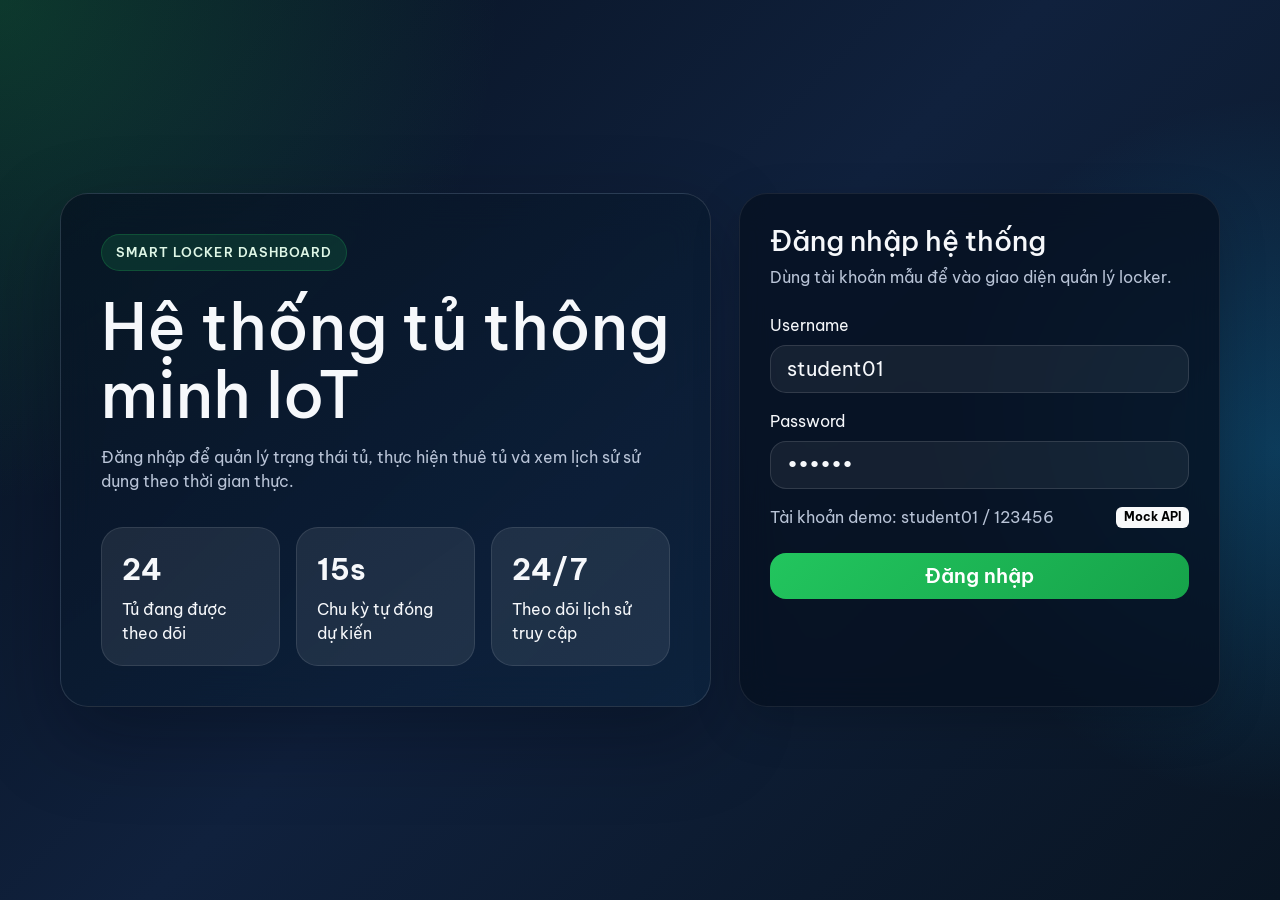
==== frontend/dashboard.html @ 37ca8724 "Add vanilla frontend for smart locker UI" ====
<!DOCTYPE html>
<html lang="vi">
<head>
  <meta charset="UTF-8">
  <meta name="viewport" content="width=device-width, initial-scale=1.0">
  <title>Smart Locker IoT | Danh sách tủ</title>
  <link rel="preconnect" href="https://fonts.googleapis.com">
  <link rel="preconnect" href="https://fonts.gstatic.com" crossorigin>
  <link href="https://fonts.googleapis.com/css2?family=Be+Vietnam+Pro:wght@400;500;600;700&display=swap" rel="stylesheet">
  <link href="https://cdn.jsdelivr.net/npm/bootstrap@5.3.3/dist/css/bootstrap.min.css" rel="stylesheet">
  <link rel="stylesheet" href="style.css">
</head>
<body class="app-page">
  <div class="app-background"></div>

  <header class="topbar">
    <div>
      <span class="eyebrow">IoT Smart Locker</span>
      <h1 class="page-title mb-1">Danh sách tủ</h1>
      <p class="page-subtitle mb-0">Theo dõi trạng thái từng tủ và thao tác thuê ngay trên giao diện.</p>
    </div>

    <div class="topbar-actions">
      <nav class="nav nav-pills">
        <a class="nav-link active" href="dashboard.html">Danh sách tủ</a>
        <a class="nav-link" href="history.html">Lịch sử</a>
      </nav>
      <button id="logoutButton" class="btn btn-outline-light">Đăng xuất</button>
    </div>
  </header>

  <main class="content-shell">
    <section class="stats-grid">
      <article class="info-card">
        <span>Tổng số tủ</span>
        <strong id="totalLockers">0</strong>
      </article>
      <article class="info-card">
        <span>Tủ trống</span>
        <strong id="availableLockers">0</strong>
      </article>
      <article class="info-card">
        <span>Tủ đang dùng</span>
        <strong id="occupiedLockers">0</strong>
      </article>
    </section>

    <section class="panel-card locker-section shadow-lg">
      <div class="section-heading">
        <div>
          <h2 class="section-title">Sơ đồ tủ thông minh</h2>
          <p class="section-note mb-0">
            Bấm vào tủ màu xanh để thuê. Tủ màu đỏ đang có người sử dụng.
          </p>
        </div>
        <div class="legend">
          <span><i class="legend-dot bg-success"></i> Trống</span>
          <span><i class="legend-dot bg-danger"></i> Đang sử dụng</span>
        </div>
      </div>

      <div id="lockerGrid" class="locker-grid"></div>
    </section>
  </main>

  <div class="modal fade" id="rentLockerModal" tabindex="-1" aria-hidden="true">
    <div class="modal-dialog modal-dialog-centered">
      <div class="modal-content border-0">
        <div class="modal-header">
          <h5 class="modal-title">Xác nhận thuê tủ</h5>
          <button type="button" class="btn-close" data-bs-dismiss="modal" aria-label="Close"></button>
        </div>
        <div class="modal-body">
          <p class="mb-0">
            Bạn có chắc chắn muốn thuê <strong id="selectedLockerLabel">tủ</strong> không?
          </p>
        </div>
        <div class="modal-footer">
          <button type="button" class="btn btn-light" data-bs-dismiss="modal">Hủy</button>
          <button type="button" class="btn btn-primary" id="confirmRentButton">Thuê tủ</button>
        </div>
      </div>
    </div>
  </div>

  <div class="toast-container custom-toast-container position-fixed top-0 end-0 p-3">
    <div id="appToast" class="toast custom-toast align-items-center border-0" role="alert" aria-live="assertive" aria-atomic="true">
      <div class="d-flex">
        <div id="toastMessage" class="toast-body"></div>
        <button type="button" class="btn-close btn-close-white me-2 m-auto" data-bs-dismiss="toast" aria-label="Close"></button>
      </div>
    </div>
  </div>

  <script src="https://cdn.jsdelivr.net/npm/bootstrap@5.3.3/dist/js/bootstrap.bundle.min.js"></script>
  <script src="app.js"></script>
</body>
</html>
---- frontend/style.css ----
:root {
  --bg-main: #0b172a;
  --bg-accent: #132542;
  --surface: rgba(11, 23, 42, 0.84);
  --surface-soft: rgba(255, 255, 255, 0.1);
  --text-main: #f6f8fb;
  --text-soft: #b9c4d7;
  --success: #22c55e;
  --danger: #ef4444;
  --warning: #f59e0b;
  --shadow-lg: 0 30px 80px rgba(3, 7, 18, 0.35);
  --radius-xl: 28px;
  --radius-lg: 22px;
  --radius-md: 18px;
}

* {
  box-sizing: border-box;
}

body {
  margin: 0;
  min-height: 100vh;
  font-family: "Be Vietnam Pro", sans-serif;
  color: var(--text-main);
  background:
    radial-gradient(circle at top left, rgba(34, 197, 94, 0.22), transparent 32%),
    radial-gradient(circle at right center, rgba(14, 165, 233, 0.24), transparent 26%),
    linear-gradient(135deg, #07111f 0%, #10213d 48%, #091523 100%);
}

.auth-page {
  display: flex;
  align-items: center;
  justify-content: center;
  padding: 32px 18px;
}

.auth-shell {
  width: min(1160px, 100%);
  display: grid;
  grid-template-columns: 1.15fr 0.85fr;
  gap: 28px;
  align-items: stretch;
}

.auth-hero,
.panel-card,
.topbar,
.info-card {
  backdrop-filter: blur(18px);
}

.auth-hero {
  padding: 40px;
  border: 1px solid rgba(255, 255, 255, 0.12);
  border-radius: var(--radius-xl);
  background: linear-gradient(145deg, rgba(6, 17, 32, 0.76), rgba(13, 36, 64, 0.72));
  box-shadow: var(--shadow-lg);
}

.eyebrow {
  display: inline-flex;
  align-items: center;
  padding: 8px 14px;
  border-radius: 999px;
  font-size: 0.82rem;
  font-weight: 600;
  letter-spacing: 0.08em;
  text-transform: uppercase;
  color: #dff7e7;
  background: rgba(34, 197, 94, 0.14);
  border: 1px solid rgba(34, 197, 94, 0.22);
}

.auth-hero h1 {
  margin: 22px 0 16px;
  font-size: clamp(2.4rem, 5vw, 4.2rem);
  line-height: 1.06;
}

.auth-hero p,
.page-subtitle,
.panel-subtitle,
.section-note,
.hint-text {
  color: var(--text-soft);
}

.hero-card {
  margin-top: 34px;
  display: grid;
  grid-template-columns: repeat(3, minmax(0, 1fr));
  gap: 16px;
}

.hero-stat,
.info-card {
  padding: 20px;
  border-radius: var(--radius-lg);
  background: rgba(255, 255, 255, 0.08);
  border: 1px solid rgba(255, 255, 255, 0.1);
}

.hero-stat strong,
.info-card strong {
  display: block;
  margin-bottom: 6px;
  font-size: 1.8rem;
}

.auth-panel {
  display: flex;
}

.panel-card {
  width: 100%;
  padding: 30px;
  border: 1px solid rgba(255, 255, 255, 0.08);
  border-radius: var(--radius-xl);
  background: rgba(6, 17, 32, 0.76);
  box-shadow: var(--shadow-lg);
}

.panel-title {
  margin-bottom: 8px;
  font-size: 1.75rem;
}

.form-control {
  border: 1px solid rgba(255, 255, 255, 0.12);
  border-radius: 16px;
  color: var(--text-main);
  background: rgba(255, 255, 255, 0.06);
}

.form-control:focus {
  color: var(--text-main);
  background: rgba(255, 255, 255, 0.09);
  border-color: rgba(14, 165, 233, 0.6);
  box-shadow: 0 0 0 0.25rem rgba(14, 165, 233, 0.18);
}

.form-control::placeholder {
  color: rgba(185, 196, 215, 0.72);
}

.btn-primary {
  border: none;
  background: linear-gradient(135deg, #22c55e, #16a34a);
  border-radius: 16px;
  font-weight: 600;
}

.btn-primary:hover,
.btn-primary:focus {
  background: linear-gradient(135deg, #1ca34e, #15803d);
}

.app-page {
  position: relative;
  padding: 26px 18px 40px;
}

.app-background {
  position: fixed;
  inset: 0;
  pointer-events: none;
  background:
    radial-gradient(circle at 10% 10%, rgba(34, 197, 94, 0.12), transparent 26%),
    radial-gradient(circle at 90% 22%, rgba(14, 165, 233, 0.14), transparent 18%),
    radial-gradient(circle at 50% 100%, rgba(245, 158, 11, 0.08), transparent 26%);
}

.topbar,
.content-shell {
  position: relative;
  z-index: 1;
}

.topbar {
  width: min(1240px, 100%);
  margin: 0 auto 24px;
  padding: 24px 28px;
  display: flex;
  justify-content: space-between;
  align-items: center;
  gap: 18px;
  border-radius: var(--radius-xl);
  background: var(--surface);
  border: 1px solid rgba(255, 255, 255, 0.08);
}

.page-title {
  font-size: clamp(1.9rem, 3vw, 2.6rem);
}

.topbar-actions {
  display: flex;
  align-items: center;
  gap: 14px;
}

.nav-pills .nav-link {
  color: var(--text-main);
  border-radius: 999px;
}

.nav-pills .nav-link.active {
  background: rgba(255, 255, 255, 0.14);
}

.content-shell {
  width: min(1240px, 100%);
  margin: 0 auto;
}

.stats-grid {
  display: grid;
  grid-template-columns: repeat(3, minmax(0, 1fr));
  gap: 18px;
  margin-bottom: 20px;
}

.locker-section {
  padding: 26px;
}

.section-heading {
  display: flex;
  justify-content: space-between;
  align-items: center;
  gap: 18px;
  margin-bottom: 24px;
}

.section-title {
  margin-bottom: 6px;
  font-size: 1.4rem;
}

.legend {
  display: flex;
  align-items: center;
  gap: 18px;
  color: var(--text-soft);
  font-size: 0.95rem;
}

.legend span {
  display: inline-flex;
  align-items: center;
  gap: 8px;
}

.legend-dot {
  width: 12px;
  height: 12px;
  border-radius: 50%;
  display: inline-block;
}

.locker-grid {
  display: grid;
  grid-template-columns: repeat(auto-fit, minmax(170px, 1fr));
  gap: 18px;
}

.locker-card {
  position: relative;
  min-height: 165px;
  padding: 20px;
  border: none;
  border-radius: 24px;
  color: #fff;
  text-align: left;
  transition: transform 0.22s ease, box-shadow 0.22s ease, opacity 0.22s ease;
}

.locker-card.available {
  background: linear-gradient(160deg, #22c55e, #15803d);
  box-shadow: 0 18px 40px rgba(34, 197, 94, 0.24);
}

.locker-card.occupied {
  background: linear-gradient(160deg, #ef4444, #b91c1c);
  box-shadow: 0 18px 40px rgba(239, 68, 68, 0.22);
  cursor: not-allowed;
}

.locker-card:hover:not(:disabled) {
  transform: translateY(-4px);
}

.locker-card:disabled {
  opacity: 0.88;
}

.locker-number {
  font-size: 1.65rem;
  font-weight: 700;
}

.locker-status {
  display: inline-flex;
  margin-top: 12px;
  padding: 7px 12px;
  border-radius: 999px;
  font-size: 0.86rem;
  background: rgba(255, 255, 255, 0.16);
}

.locker-meta {
  position: absolute;
  bottom: 20px;
  left: 20px;
  right: 20px;
  font-size: 0.95rem;
  color: rgba(255, 255, 255, 0.92);
}

.modal-content,
.history-table tbody tr {
  background: #10213d;
  color: var(--text-main);
}

.modal-header,
.modal-footer {
  border-color: rgba(255, 255, 255, 0.08);
}

.btn-light {
  border-radius: 14px;
}

.history-table {
  margin-bottom: 0;
  color: var(--text-main);
  --bs-table-color: var(--text-main);
  --bs-table-bg: transparent;
  --bs-table-border-color: rgba(255, 255, 255, 0.08);
  --bs-table-hover-color: var(--text-main);
  --bs-table-hover-bg: rgba(255, 255, 255, 0.04);
}

.history-table-wrap {
  overflow: hidden;
  border-radius: 20px;
  border: 1px solid rgba(255, 255, 255, 0.08);
  background: rgba(8, 18, 33, 0.72);
}

.history-table thead {
  background: rgba(255, 255, 255, 0.04);
}

.history-table thead th {
  padding-top: 16px;
  padding-bottom: 16px;
  color: var(--text-soft);
  border-bottom-color: rgba(255, 255, 255, 0.1);
}

.history-table tbody tr {
  background: rgba(10, 22, 39, 0.88);
}

.history-table tbody td {
  padding-top: 16px;
  padding-bottom: 16px;
  border-bottom-color: rgba(255, 255, 255, 0.08);
  color: #f8fbff;
}

.history-table tbody tr:hover {
  background: rgba(255, 255, 255, 0.03);
}

.custom-toast-container {
  z-index: 1085;
}

.custom-toast {
  min-width: min(380px, calc(100vw - 24px));
  border-radius: 22px;
  background: linear-gradient(140deg, rgba(8, 24, 20, 0.96), rgba(17, 67, 47, 0.94));
  border: 1px solid rgba(34, 197, 94, 0.45);
  box-shadow: 0 20px 45px rgba(34, 197, 94, 0.18);
  color: #effcf4;
}

.custom-toast .toast-body {
  padding: 16px 18px;
  font-weight: 600;
  letter-spacing: 0.01em;
}

.custom-toast.toast-error {
  background: linear-gradient(140deg, rgba(40, 10, 10, 0.96), rgba(109, 26, 26, 0.94));
  border-color: rgba(239, 68, 68, 0.4);
  box-shadow: 0 20px 45px rgba(239, 68, 68, 0.18);
}

@media (max-width: 991.98px) {
  .auth-shell,
  .stats-grid {
    grid-template-columns: 1fr;
  }

  .hero-card {
    grid-template-columns: 1fr;
  }

  .topbar,
  .section-heading {
    flex-direction: column;
    align-items: flex-start;
  }
}

@media (max-width: 767.98px) {
  .auth-hero,
  .panel-card,
  .topbar {
    padding: 22px;
  }

  .topbar-actions {
    width: 100%;
    flex-direction: column;
    align-items: stretch;
  }

  .topbar-actions .nav {
    width: 100%;
  }

  .topbar-actions .nav .nav-link,
  .topbar-actions .btn {
    text-align: center;
  }

  .locker-grid {
    grid-template-columns: 1fr 1fr;
  }
}

@media (max-width: 575.98px) {
  .locker-grid {
    grid-template-columns: 1fr;
  }
}
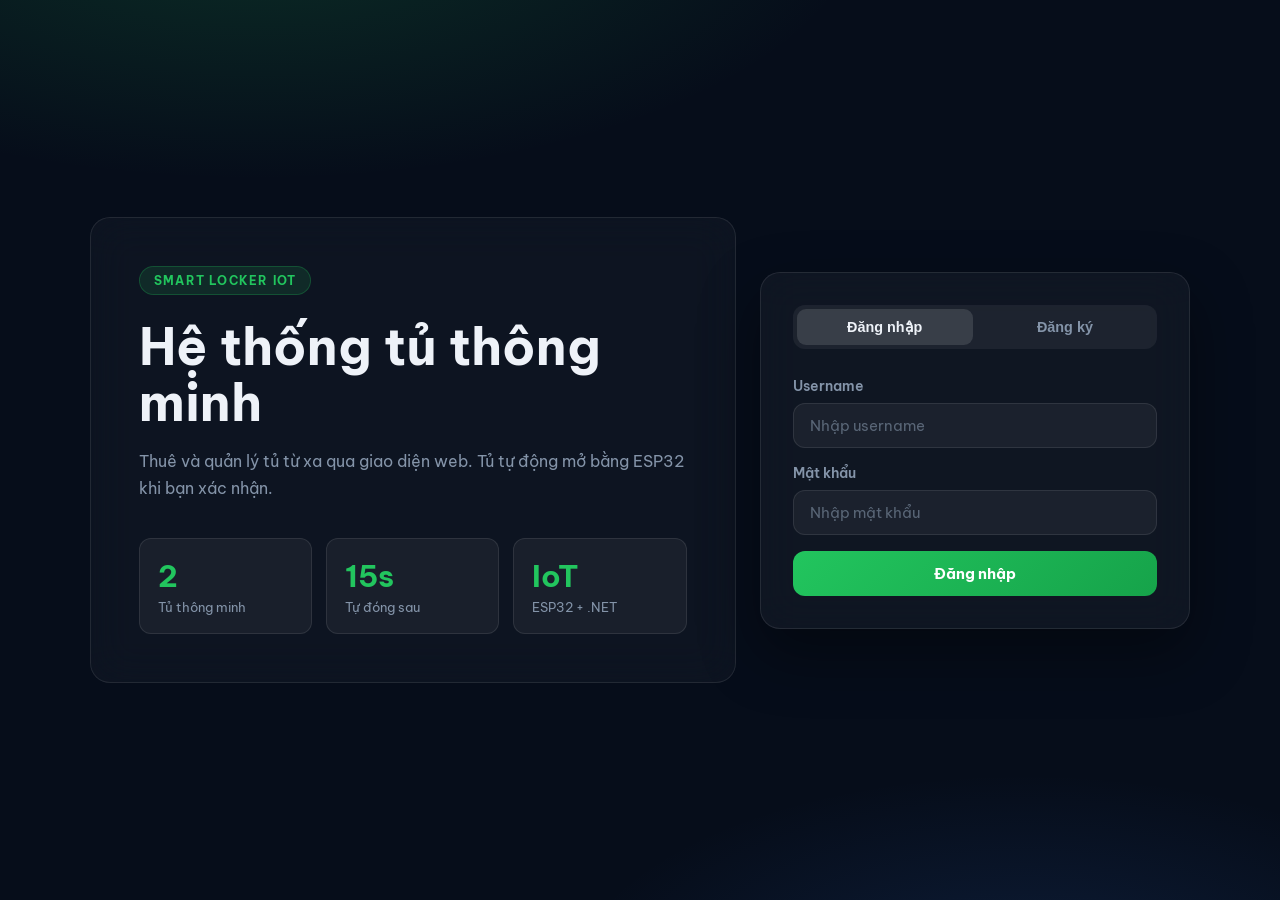
==== commit 0dbb897d: "docs: add chapter 4 report" ====
--- a/frontend/dashboard.html
+++ b/frontend/dashboard.html
@@ -3,96 +3,86 @@
 <head>
   <meta charset="UTF-8">
   <meta name="viewport" content="width=device-width, initial-scale=1.0">
-  <title>Smart Locker IoT | Danh sách tủ</title>
+  <title>Smart Locker | Danh sách tủ</title>
   <link rel="preconnect" href="https://fonts.googleapis.com">
-  <link rel="preconnect" href="https://fonts.gstatic.com" crossorigin>
   <link href="https://fonts.googleapis.com/css2?family=Be+Vietnam+Pro:wght@400;500;600;700&display=swap" rel="stylesheet">
-  <link href="https://cdn.jsdelivr.net/npm/bootstrap@5.3.3/dist/css/bootstrap.min.css" rel="stylesheet">
   <link rel="stylesheet" href="style.css">
 </head>
 <body class="app-page">
-  <div class="app-background"></div>
 
   <header class="topbar">
     <div>
       <span class="eyebrow">IoT Smart Locker</span>
-      <h1 class="page-title mb-1">Danh sách tủ</h1>
-      <p class="page-subtitle mb-0">Theo dõi trạng thái từng tủ và thao tác thuê ngay trên giao diện.</p>
+      <h1 class="page-title">Danh sách tủ</h1>
+      <p class="page-subtitle">Theo dõi và quản lý trạng thái tủ theo thời gian thực.</p>
     </div>
-
     <div class="topbar-actions">
-      <nav class="nav nav-pills">
-        <a class="nav-link active" href="dashboard.html">Danh sách tủ</a>
-        <a class="nav-link" href="history.html">Lịch sử</a>
+      <nav class="nav-tabs-app">
+        <a href="dashboard.html" class="active">Tủ khóa</a>
+        <a href="history.html">Lịch sử</a>
       </nav>
-      <button id="logoutButton" class="btn btn-outline-light">Đăng xuất</button>
+      <button id="logoutButton" class="btn-logout">Đăng xuất</button>
     </div>
   </header>
 
   <main class="content-shell">
-    <section class="stats-grid">
-      <article class="info-card">
+    <div class="stats-grid">
+      <div class="info-card">
         <span>Tổng số tủ</span>
-        <strong id="totalLockers">0</strong>
-      </article>
-      <article class="info-card">
-        <span>Tủ trống</span>
-        <strong id="availableLockers">0</strong>
-      </article>
-      <article class="info-card">
-        <span>Tủ đang dùng</span>
-        <strong id="occupiedLockers">0</strong>
-      </article>
-    </section>
+        <strong id="totalLockers">—</strong>
+      </div>
+      <div class="info-card">
+        <span>🟢 Tủ trống</span>
+        <strong id="availableLockers">—</strong>
+      </div>
+      <div class="info-card">
+        <span>🔴 Đang sử dụng</span>
+        <strong id="occupiedLockers">—</strong>
+      </div>
+    </div>
 
-    <section class="panel-card locker-section shadow-lg">
-      <div class="section-heading">
+    <div class="section-card">
+      <div class="section-header">
         <div>
-          <h2 class="section-title">Sơ đồ tủ thông minh</h2>
-          <p class="section-note mb-0">
-            Bấm vào tủ màu xanh để thuê. Tủ màu đỏ đang có người sử dụng.
-          </p>
+          <div class="section-title">Sơ đồ tủ thông minh</div>
+          <div class="section-note">Bấm nút trên tủ để thuê hoặc trả tủ.</div>
         </div>
         <div class="legend">
-          <span><i class="legend-dot bg-success"></i> Trống</span>
-          <span><i class="legend-dot bg-danger"></i> Đang sử dụng</span>
+          <span><i class="legend-dot" style="background:var(--green)"></i> Trống</span>
+          <span><i class="legend-dot" style="background:var(--red)"></i> Đang dùng</span>
         </div>
       </div>
-
       <div id="lockerGrid" class="locker-grid"></div>
-    </section>
+    </div>
   </main>
 
-  <div class="modal fade" id="rentLockerModal" tabindex="-1" aria-hidden="true">
-    <div class="modal-dialog modal-dialog-centered">
-      <div class="modal-content border-0">
-        <div class="modal-header">
-          <h5 class="modal-title">Xác nhận thuê tủ</h5>
-          <button type="button" class="btn-close" data-bs-dismiss="modal" aria-label="Close"></button>
-        </div>
-        <div class="modal-body">
-          <p class="mb-0">
-            Bạn có chắc chắn muốn thuê <strong id="selectedLockerLabel">tủ</strong> không?
-          </p>
-        </div>
-        <div class="modal-footer">
-          <button type="button" class="btn btn-light" data-bs-dismiss="modal">Hủy</button>
-          <button type="button" class="btn btn-primary" id="confirmRentButton">Thuê tủ</button>
-        </div>
+  <!-- Modal thuê tủ -->
+  <div class="modal-overlay" id="rentModal">
+    <div class="modal-box">
+      <h5>Xác nhận thuê tủ</h5>
+      <p>Bạn muốn thuê <strong id="rentLockerName"></strong>? Tủ sẽ tự mở trong vài giây.</p>
+      <div class="modal-actions">
+        <button class="btn-cancel" id="rentCancelBtn">Hủy</button>
+        <button class="btn-confirm green" id="rentConfirmBtn">Thuê tủ</button>
       </div>
     </div>
   </div>
 
-  <div class="toast-container custom-toast-container position-fixed top-0 end-0 p-3">
-    <div id="appToast" class="toast custom-toast align-items-center border-0" role="alert" aria-live="assertive" aria-atomic="true">
-      <div class="d-flex">
-        <div id="toastMessage" class="toast-body"></div>
-        <button type="button" class="btn-close btn-close-white me-2 m-auto" data-bs-dismiss="toast" aria-label="Close"></button>
+  <!-- Modal trả tủ -->
+  <div class="modal-overlay" id="returnModal">
+    <div class="modal-box">
+      <h5>Xác nhận trả tủ</h5>
+      <p>Bạn muốn trả <strong id="returnLockerName"></strong>? Tủ sẽ mở để bạn lấy đồ ra, sau đó tự đóng.</p>
+      <div class="modal-actions">
+        <button class="btn-cancel" id="returnCancelBtn">Hủy</button>
+        <button class="btn-confirm red" id="returnConfirmBtn">Trả tủ</button>
       </div>
     </div>
   </div>
 
-  <script src="https://cdn.jsdelivr.net/npm/bootstrap@5.3.3/dist/js/bootstrap.bundle.min.js"></script>
+  <!-- Toast -->
+  <div class="toast-wrap" id="toastWrap"></div>
+
   <script src="app.js"></script>
 </body>
 </html>
--- a/frontend/style.css
+++ b/frontend/style.css
@@ -1,453 +1,576 @@
+/* ── Variables ───────────────────────────────────────────── */
 :root {
-  --bg-main: #0b172a;
-  --bg-accent: #132542;
-  --surface: rgba(11, 23, 42, 0.84);
-  --surface-soft: rgba(255, 255, 255, 0.1);
-  --text-main: #f6f8fb;
-  --text-soft: #b9c4d7;
-  --success: #22c55e;
-  --danger: #ef4444;
-  --warning: #f59e0b;
-  --shadow-lg: 0 30px 80px rgba(3, 7, 18, 0.35);
-  --radius-xl: 28px;
-  --radius-lg: 22px;
-  --radius-md: 18px;
-}
-
-* {
-  box-sizing: border-box;
-}
+  --bg:        #060d1a;
+  --surface:   rgba(255,255,255,0.05);
+  --border:    rgba(255,255,255,0.09);
+  --text:      #eef2f8;
+  --muted:     #8494a9;
+  --green:     #22c55e;
+  --green-dk:  #16a34a;
+  --red:       #ef4444;
+  --red-dk:    #b91c1c;
+  --blue:      #3b82f6;
+  --radius:    20px;
+  --radius-sm: 12px;
+  --shadow:    0 24px 60px rgba(0,0,0,0.4);
+}
+
+/* ── Reset & Base ────────────────────────────────────────── */
+*, *::before, *::after { box-sizing: border-box; margin: 0; padding: 0; }
 
 body {
-  margin: 0;
+  font-family: "Be Vietnam Pro", sans-serif;
+  background: var(--bg);
+  color: var(--text);
   min-height: 100vh;
-  font-family: "Be Vietnam Pro", sans-serif;
-  color: var(--text-main);
-  background:
-    radial-gradient(circle at top left, rgba(34, 197, 94, 0.22), transparent 32%),
-    radial-gradient(circle at right center, rgba(14, 165, 233, 0.24), transparent 26%),
-    linear-gradient(135deg, #07111f 0%, #10213d 48%, #091523 100%);
-}
-
+  background-image:
+    radial-gradient(ellipse 80% 50% at 20% -10%, rgba(34,197,94,0.18) 0%, transparent 60%),
+    radial-gradient(ellipse 60% 40% at 80% 110%, rgba(59,130,246,0.14) 0%, transparent 60%);
+}
+
+/* ── Auth Layout ─────────────────────────────────────────── */
 .auth-page {
+  min-height: 100vh;
   display: flex;
   align-items: center;
   justify-content: center;
-  padding: 32px 18px;
+  padding: 24px 16px;
 }
 
 .auth-shell {
-  width: min(1160px, 100%);
+  width: 100%;
+  max-width: 1100px;
   display: grid;
-  grid-template-columns: 1.15fr 0.85fr;
-  gap: 28px;
-  align-items: stretch;
-}
-
-.auth-hero,
-.panel-card,
-.topbar,
-.info-card {
-  backdrop-filter: blur(18px);
-}
-
+  grid-template-columns: 1.2fr 0.8fr;
+  gap: 24px;
+  align-items: center;
+}
+
+/* Auth Hero */
 .auth-hero {
-  padding: 40px;
-  border: 1px solid rgba(255, 255, 255, 0.12);
-  border-radius: var(--radius-xl);
-  background: linear-gradient(145deg, rgba(6, 17, 32, 0.76), rgba(13, 36, 64, 0.72));
-  box-shadow: var(--shadow-lg);
+  padding: 48px;
+  border-radius: var(--radius);
+  border: 1px solid var(--border);
+  background: rgba(255,255,255,0.03);
+  backdrop-filter: blur(20px);
 }
 
 .eyebrow {
-  display: inline-flex;
-  align-items: center;
-  padding: 8px 14px;
-  border-radius: 999px;
-  font-size: 0.82rem;
-  font-weight: 600;
-  letter-spacing: 0.08em;
+  display: inline-block;
+  padding: 6px 14px;
+  border-radius: 999px;
+  font-size: 0.75rem;
+  font-weight: 700;
+  letter-spacing: 0.1em;
   text-transform: uppercase;
-  color: #dff7e7;
-  background: rgba(34, 197, 94, 0.14);
-  border: 1px solid rgba(34, 197, 94, 0.22);
+  color: var(--green);
+  background: rgba(34,197,94,0.12);
+  border: 1px solid rgba(34,197,94,0.25);
+  margin-bottom: 24px;
 }
 
 .auth-hero h1 {
-  margin: 22px 0 16px;
-  font-size: clamp(2.4rem, 5vw, 4.2rem);
-  line-height: 1.06;
-}
-
-.auth-hero p,
-.page-subtitle,
-.panel-subtitle,
-.section-note,
-.hint-text {
-  color: var(--text-soft);
-}
+  font-size: clamp(2.2rem, 4vw, 3.6rem);
+  font-weight: 700;
+  line-height: 1.1;
+  margin-bottom: 16px;
+}
+
+.auth-hero p { color: var(--muted); line-height: 1.7; font-size: 1rem; }
 
 .hero-card {
-  margin-top: 34px;
   display: grid;
-  grid-template-columns: repeat(3, minmax(0, 1fr));
-  gap: 16px;
-}
-
-.hero-stat,
-.info-card {
-  padding: 20px;
-  border-radius: var(--radius-lg);
-  background: rgba(255, 255, 255, 0.08);
-  border: 1px solid rgba(255, 255, 255, 0.1);
-}
-
-.hero-stat strong,
-.info-card strong {
-  display: block;
-  margin-bottom: 6px;
-  font-size: 1.8rem;
-}
-
-.auth-panel {
-  display: flex;
-}
+  grid-template-columns: repeat(3, 1fr);
+  gap: 14px;
+  margin-top: 36px;
+}
+
+.hero-stat {
+  padding: 18px;
+  border-radius: var(--radius-sm);
+  background: rgba(255,255,255,0.05);
+  border: 1px solid var(--border);
+}
+
+.hero-stat strong { display: block; font-size: 1.9rem; font-weight: 700; color: var(--green); }
+.hero-stat span   { font-size: 0.82rem; color: var(--muted); margin-top: 4px; display: block; }
+
+/* Auth Panel */
+.auth-panel { display: flex; }
 
 .panel-card {
   width: 100%;
-  padding: 30px;
-  border: 1px solid rgba(255, 255, 255, 0.08);
-  border-radius: var(--radius-xl);
-  background: rgba(6, 17, 32, 0.76);
-  box-shadow: var(--shadow-lg);
-}
-
-.panel-title {
-  margin-bottom: 8px;
-  font-size: 1.75rem;
-}
+  padding: 32px;
+  border-radius: var(--radius);
+  border: 1px solid var(--border);
+  background: rgba(255,255,255,0.04);
+  backdrop-filter: blur(20px);
+  box-shadow: var(--shadow);
+}
+
+/* Tabs */
+.auth-tabs {
+  display: flex;
+  background: rgba(255,255,255,0.06);
+  border-radius: var(--radius-sm);
+  padding: 4px;
+  gap: 4px;
+  margin-bottom: 28px;
+}
+
+.auth-tabs button {
+  flex: 1;
+  padding: 10px;
+  border: none;
+  border-radius: 9px;
+  font-size: 0.9rem;
+  font-weight: 600;
+  cursor: pointer;
+  background: transparent;
+  color: var(--muted);
+  transition: all 0.2s;
+}
+
+.auth-tabs button.active {
+  background: rgba(255,255,255,0.12);
+  color: var(--text);
+}
+
+/* Forms */
+.form-label { font-size: 0.88rem; font-weight: 600; color: var(--muted); margin-bottom: 8px; display: block; }
 
 .form-control {
-  border: 1px solid rgba(255, 255, 255, 0.12);
-  border-radius: 16px;
-  color: var(--text-main);
-  background: rgba(255, 255, 255, 0.06);
+  width: 100%;
+  padding: 12px 16px;
+  border-radius: var(--radius-sm);
+  border: 1px solid var(--border);
+  background: rgba(255,255,255,0.05);
+  color: var(--text);
+  font-size: 0.95rem;
+  font-family: inherit;
+  outline: none;
+  transition: border-color 0.2s, background 0.2s;
+  margin-bottom: 16px;
 }
 
 .form-control:focus {
-  color: var(--text-main);
-  background: rgba(255, 255, 255, 0.09);
-  border-color: rgba(14, 165, 233, 0.6);
-  box-shadow: 0 0 0 0.25rem rgba(14, 165, 233, 0.18);
-}
-
-.form-control::placeholder {
-  color: rgba(185, 196, 215, 0.72);
-}
+  border-color: rgba(59,130,246,0.5);
+  background: rgba(255,255,255,0.08);
+}
+
+.form-control::placeholder { color: rgba(132,148,169,0.6); }
 
 .btn-primary {
+  width: 100%;
+  padding: 13px;
   border: none;
-  background: linear-gradient(135deg, #22c55e, #16a34a);
-  border-radius: 16px;
+  border-radius: var(--radius-sm);
+  background: linear-gradient(135deg, var(--green), var(--green-dk));
+  color: #fff;
+  font-size: 0.95rem;
+  font-weight: 700;
+  cursor: pointer;
+  font-family: inherit;
+  transition: opacity 0.2s, transform 0.15s;
+}
+
+.btn-primary:hover  { opacity: 0.9; transform: translateY(-1px); }
+.btn-primary:active { transform: translateY(0); }
+.btn-primary:disabled { opacity: 0.6; cursor: not-allowed; transform: none; }
+
+.alert {
+  padding: 12px 16px;
+  border-radius: var(--radius-sm);
+  font-size: 0.88rem;
+  font-weight: 500;
+  margin-top: 14px;
+}
+
+.alert-danger  { background: rgba(239,68,68,0.15);  border: 1px solid rgba(239,68,68,0.3);  color: #fca5a5; }
+.alert-success { background: rgba(34,197,94,0.15);  border: 1px solid rgba(34,197,94,0.3);  color: #86efac; }
+.d-none { display: none !important; }
+
+/* ── App Layout ──────────────────────────────────────────── */
+.app-page { padding: 24px 20px 48px; min-height: 100vh; }
+
+/* Topbar */
+.topbar {
+  max-width: 1200px;
+  margin: 0 auto 28px;
+  padding: 20px 28px;
+  display: flex;
+  justify-content: space-between;
+  align-items: center;
+  gap: 16px;
+  border-radius: var(--radius);
+  border: 1px solid var(--border);
+  background: rgba(255,255,255,0.04);
+  backdrop-filter: blur(20px);
+}
+
+.page-title   { font-size: clamp(1.6rem, 2.5vw, 2.2rem); font-weight: 700; line-height: 1.2; }
+.page-subtitle{ font-size: 0.88rem; color: var(--muted); margin-top: 4px; }
+
+.topbar-actions { display: flex; align-items: center; gap: 12px; flex-shrink: 0; }
+
+.nav-tabs-app {
+  display: flex;
+  background: rgba(255,255,255,0.06);
+  border-radius: 999px;
+  padding: 4px;
+  gap: 4px;
+}
+
+.nav-tabs-app a {
+  padding: 8px 18px;
+  border-radius: 999px;
+  font-size: 0.88rem;
   font-weight: 600;
-}
-
-.btn-primary:hover,
-.btn-primary:focus {
-  background: linear-gradient(135deg, #1ca34e, #15803d);
-}
-
-.app-page {
+  color: var(--muted);
+  text-decoration: none;
+  transition: all 0.2s;
+}
+
+.nav-tabs-app a.active,
+.nav-tabs-app a:hover { background: rgba(255,255,255,0.12); color: var(--text); }
+
+.btn-logout {
+  padding: 8px 18px;
+  border: 1px solid var(--border);
+  border-radius: 999px;
+  background: transparent;
+  color: var(--muted);
+  font-size: 0.88rem;
+  font-weight: 600;
+  cursor: pointer;
+  font-family: inherit;
+  transition: all 0.2s;
+}
+
+.btn-logout:hover { background: rgba(255,255,255,0.08); color: var(--text); }
+
+/* Content */
+.content-shell { max-width: 1200px; margin: 0 auto; }
+
+/* Stats Grid */
+.stats-grid {
+  display: grid;
+  grid-template-columns: repeat(3, 1fr);
+  gap: 16px;
+  margin-bottom: 24px;
+}
+
+.info-card {
+  padding: 24px;
+  border-radius: var(--radius);
+  border: 1px solid var(--border);
+  background: rgba(255,255,255,0.04);
+  backdrop-filter: blur(12px);
+}
+
+.info-card span   { font-size: 0.82rem; color: var(--muted); font-weight: 500; }
+.info-card strong { display: block; font-size: 2.4rem; font-weight: 700; margin-top: 6px; }
+
+/* Section Card */
+.section-card {
+  padding: 28px;
+  border-radius: var(--radius);
+  border: 1px solid var(--border);
+  background: rgba(255,255,255,0.03);
+  backdrop-filter: blur(12px);
+}
+
+.section-header {
+  display: flex;
+  justify-content: space-between;
+  align-items: center;
+  margin-bottom: 24px;
+  gap: 16px;
+}
+
+.section-title { font-size: 1.2rem; font-weight: 700; }
+.section-note  { font-size: 0.84rem; color: var(--muted); margin-top: 4px; }
+
+.legend {
+  display: flex;
+  gap: 16px;
+  font-size: 0.84rem;
+  color: var(--muted);
+}
+
+.legend span { display: flex; align-items: center; gap: 7px; }
+
+.legend-dot {
+  width: 10px; height: 10px;
+  border-radius: 50%;
+  display: inline-block;
+}
+
+/* Locker Grid */
+.locker-grid {
+  display: grid;
+  grid-template-columns: repeat(auto-fill, minmax(220px, 1fr));
+  gap: 20px;
+}
+
+.locker-card {
   position: relative;
-  padding: 26px 18px 40px;
-}
-
-.app-background {
+  min-height: 180px;
+  padding: 22px 22px 62px;
+  border-radius: var(--radius);
+  border: 1px solid transparent;
+  color: #fff;
+  transition: transform 0.2s, box-shadow 0.2s;
+  overflow: hidden;
+}
+
+.locker-card::before {
+  content: "";
+  position: absolute;
+  inset: 0;
+  border-radius: var(--radius);
+  opacity: 0.15;
+  background: radial-gradient(circle at 30% 30%, #fff, transparent 70%);
+  pointer-events: none;
+}
+
+.locker-card:hover { transform: translateY(-3px); }
+
+.locker-card.available {
+  background: linear-gradient(145deg, #16a34a, #15803d);
+  box-shadow: 0 12px 32px rgba(22,163,74,0.35);
+  border-color: rgba(34,197,94,0.3);
+}
+
+.locker-card.occupied {
+  background: linear-gradient(145deg, #dc2626, #b91c1c);
+  box-shadow: 0 12px 32px rgba(220,38,38,0.3);
+  border-color: rgba(239,68,68,0.3);
+}
+
+.locker-icon {
+  font-size: 2rem;
+  margin-bottom: 10px;
+  display: block;
+}
+
+.locker-number {
+  font-size: 1.5rem;
+  font-weight: 700;
+  display: block;
+}
+
+.locker-status {
+  display: inline-block;
+  margin-top: 8px;
+  padding: 5px 12px;
+  border-radius: 999px;
+  font-size: 0.8rem;
+  font-weight: 600;
+  background: rgba(255,255,255,0.18);
+}
+
+.btn-action {
+  position: absolute;
+  bottom: 14px;
+  left: 14px;
+  right: 14px;
+  padding: 10px;
+  border: none;
+  border-radius: 12px;
+  font-size: 0.88rem;
+  font-weight: 700;
+  cursor: pointer;
+  font-family: inherit;
+  background: rgba(255,255,255,0.2);
+  color: #fff;
+  backdrop-filter: blur(4px);
+  transition: background 0.2s;
+  letter-spacing: 0.02em;
+}
+
+.btn-action:hover { background: rgba(255,255,255,0.32); }
+
+/* Modal */
+.modal-overlay {
   position: fixed;
   inset: 0;
+  background: rgba(0,0,0,0.65);
+  backdrop-filter: blur(6px);
+  z-index: 1000;
+  display: flex;
+  align-items: center;
+  justify-content: center;
+  padding: 16px;
+  opacity: 0;
   pointer-events: none;
-  background:
-    radial-gradient(circle at 10% 10%, rgba(34, 197, 94, 0.12), transparent 26%),
-    radial-gradient(circle at 90% 22%, rgba(14, 165, 233, 0.14), transparent 18%),
-    radial-gradient(circle at 50% 100%, rgba(245, 158, 11, 0.08), transparent 26%);
-}
-
-.topbar,
-.content-shell {
-  position: relative;
-  z-index: 1;
-}
-
-.topbar {
-  width: min(1240px, 100%);
-  margin: 0 auto 24px;
-  padding: 24px 28px;
-  display: flex;
-  justify-content: space-between;
-  align-items: center;
-  gap: 18px;
-  border-radius: var(--radius-xl);
-  background: var(--surface);
-  border: 1px solid rgba(255, 255, 255, 0.08);
-}
-
-.page-title {
-  font-size: clamp(1.9rem, 3vw, 2.6rem);
-}
-
-.topbar-actions {
-  display: flex;
-  align-items: center;
-  gap: 14px;
-}
-
-.nav-pills .nav-link {
-  color: var(--text-main);
-  border-radius: 999px;
-}
-
-.nav-pills .nav-link.active {
-  background: rgba(255, 255, 255, 0.14);
-}
-
-.content-shell {
-  width: min(1240px, 100%);
-  margin: 0 auto;
-}
-
-.stats-grid {
-  display: grid;
-  grid-template-columns: repeat(3, minmax(0, 1fr));
-  gap: 18px;
-  margin-bottom: 20px;
-}
-
-.locker-section {
-  padding: 26px;
-}
-
-.section-heading {
-  display: flex;
-  justify-content: space-between;
-  align-items: center;
-  gap: 18px;
-  margin-bottom: 24px;
-}
-
-.section-title {
-  margin-bottom: 6px;
-  font-size: 1.4rem;
-}
-
-.legend {
-  display: flex;
-  align-items: center;
-  gap: 18px;
-  color: var(--text-soft);
-  font-size: 0.95rem;
-}
-
-.legend span {
-  display: inline-flex;
-  align-items: center;
-  gap: 8px;
-}
-
-.legend-dot {
-  width: 12px;
-  height: 12px;
-  border-radius: 50%;
+  transition: opacity 0.2s;
+}
+
+.modal-overlay.show { opacity: 1; pointer-events: all; }
+
+.modal-box {
+  width: 100%;
+  max-width: 420px;
+  padding: 28px;
+  border-radius: var(--radius);
+  border: 1px solid var(--border);
+  background: #0d1d35;
+  box-shadow: var(--shadow);
+  transform: scale(0.95);
+  transition: transform 0.2s;
+}
+
+.modal-overlay.show .modal-box { transform: scale(1); }
+
+.modal-box h5   { font-size: 1.15rem; font-weight: 700; margin-bottom: 10px; }
+.modal-box p    { color: var(--muted); font-size: 0.92rem; line-height: 1.6; }
+.modal-actions  { display: flex; gap: 10px; margin-top: 22px; }
+
+.btn-cancel {
+  flex: 1;
+  padding: 11px;
+  border: 1px solid var(--border);
+  border-radius: var(--radius-sm);
+  background: transparent;
+  color: var(--muted);
+  font-size: 0.9rem;
+  font-weight: 600;
+  cursor: pointer;
+  font-family: inherit;
+  transition: all 0.2s;
+}
+
+.btn-cancel:hover { background: rgba(255,255,255,0.06); color: var(--text); }
+
+.btn-confirm {
+  flex: 1;
+  padding: 11px;
+  border: none;
+  border-radius: var(--radius-sm);
+  font-size: 0.9rem;
+  font-weight: 700;
+  cursor: pointer;
+  font-family: inherit;
+  color: #fff;
+  transition: opacity 0.2s;
+}
+
+.btn-confirm:hover    { opacity: 0.85; }
+.btn-confirm:disabled { opacity: 0.5; cursor: not-allowed; }
+.btn-confirm.green    { background: linear-gradient(135deg, var(--green), var(--green-dk)); }
+.btn-confirm.red      { background: linear-gradient(135deg, var(--red), var(--red-dk)); }
+
+/* Toast */
+.toast-wrap {
+  position: fixed;
+  top: 20px;
+  right: 20px;
+  z-index: 2000;
+  display: flex;
+  flex-direction: column;
+  gap: 10px;
+  pointer-events: none;
+}
+
+.toast-item {
+  min-width: 300px;
+  max-width: 380px;
+  padding: 14px 18px;
+  border-radius: var(--radius-sm);
+  font-size: 0.9rem;
+  font-weight: 600;
+  pointer-events: all;
+  animation: slideIn 0.25s ease;
+  border: 1px solid;
+}
+
+.toast-item.success {
+  background: rgba(16,40,26,0.97);
+  border-color: rgba(34,197,94,0.4);
+  color: #86efac;
+}
+
+.toast-item.error {
+  background: rgba(40,12,12,0.97);
+  border-color: rgba(239,68,68,0.4);
+  color: #fca5a5;
+}
+
+@keyframes slideIn {
+  from { transform: translateX(20px); opacity: 0; }
+  to   { transform: translateX(0);    opacity: 1; }
+}
+
+/* History Table */
+.history-wrap {
+  border-radius: var(--radius-sm);
+  border: 1px solid var(--border);
+  overflow: hidden;
+}
+
+.history-table {
+  width: 100%;
+  border-collapse: collapse;
+  font-size: 0.9rem;
+}
+
+.history-table th {
+  padding: 14px 18px;
+  text-align: left;
+  font-size: 0.8rem;
+  font-weight: 700;
+  text-transform: uppercase;
+  letter-spacing: 0.06em;
+  color: var(--muted);
+  background: rgba(255,255,255,0.03);
+  border-bottom: 1px solid var(--border);
+}
+
+.history-table td {
+  padding: 16px 18px;
+  border-bottom: 1px solid rgba(255,255,255,0.05);
+  color: var(--text);
+}
+
+.history-table tbody tr:last-child td { border-bottom: none; }
+.history-table tbody tr:hover td { background: rgba(255,255,255,0.03); }
+
+.badge-status {
   display: inline-block;
-}
-
-.locker-grid {
-  display: grid;
-  grid-template-columns: repeat(auto-fit, minmax(170px, 1fr));
-  gap: 18px;
-}
-
-.locker-card {
-  position: relative;
-  min-height: 165px;
-  padding: 20px;
-  border: none;
-  border-radius: 24px;
-  color: #fff;
-  text-align: left;
-  transition: transform 0.22s ease, box-shadow 0.22s ease, opacity 0.22s ease;
-}
-
-.locker-card.available {
-  background: linear-gradient(160deg, #22c55e, #15803d);
-  box-shadow: 0 18px 40px rgba(34, 197, 94, 0.24);
-}
-
-.locker-card.occupied {
-  background: linear-gradient(160deg, #ef4444, #b91c1c);
-  box-shadow: 0 18px 40px rgba(239, 68, 68, 0.22);
-  cursor: not-allowed;
-}
-
-.locker-card:hover:not(:disabled) {
-  transform: translateY(-4px);
-}
-
-.locker-card:disabled {
-  opacity: 0.88;
-}
-
-.locker-number {
-  font-size: 1.65rem;
-  font-weight: 700;
-}
-
-.locker-status {
-  display: inline-flex;
-  margin-top: 12px;
-  padding: 7px 12px;
-  border-radius: 999px;
-  font-size: 0.86rem;
-  background: rgba(255, 255, 255, 0.16);
-}
-
-.locker-meta {
-  position: absolute;
-  bottom: 20px;
-  left: 20px;
-  right: 20px;
-  font-size: 0.95rem;
-  color: rgba(255, 255, 255, 0.92);
-}
-
-.modal-content,
-.history-table tbody tr {
-  background: #10213d;
-  color: var(--text-main);
-}
-
-.modal-header,
-.modal-footer {
-  border-color: rgba(255, 255, 255, 0.08);
-}
-
-.btn-light {
-  border-radius: 14px;
-}
-
-.history-table {
-  margin-bottom: 0;
-  color: var(--text-main);
-  --bs-table-color: var(--text-main);
-  --bs-table-bg: transparent;
-  --bs-table-border-color: rgba(255, 255, 255, 0.08);
-  --bs-table-hover-color: var(--text-main);
-  --bs-table-hover-bg: rgba(255, 255, 255, 0.04);
-}
-
-.history-table-wrap {
-  overflow: hidden;
-  border-radius: 20px;
-  border: 1px solid rgba(255, 255, 255, 0.08);
-  background: rgba(8, 18, 33, 0.72);
-}
-
-.history-table thead {
-  background: rgba(255, 255, 255, 0.04);
-}
-
-.history-table thead th {
-  padding-top: 16px;
-  padding-bottom: 16px;
-  color: var(--text-soft);
-  border-bottom-color: rgba(255, 255, 255, 0.1);
-}
-
-.history-table tbody tr {
-  background: rgba(10, 22, 39, 0.88);
-}
-
-.history-table tbody td {
-  padding-top: 16px;
-  padding-bottom: 16px;
-  border-bottom-color: rgba(255, 255, 255, 0.08);
-  color: #f8fbff;
-}
-
-.history-table tbody tr:hover {
-  background: rgba(255, 255, 255, 0.03);
-}
-
-.custom-toast-container {
-  z-index: 1085;
-}
-
-.custom-toast {
-  min-width: min(380px, calc(100vw - 24px));
-  border-radius: 22px;
-  background: linear-gradient(140deg, rgba(8, 24, 20, 0.96), rgba(17, 67, 47, 0.94));
-  border: 1px solid rgba(34, 197, 94, 0.45);
-  box-shadow: 0 20px 45px rgba(34, 197, 94, 0.18);
-  color: #effcf4;
-}
-
-.custom-toast .toast-body {
-  padding: 16px 18px;
-  font-weight: 600;
-  letter-spacing: 0.01em;
-}
-
-.custom-toast.toast-error {
-  background: linear-gradient(140deg, rgba(40, 10, 10, 0.96), rgba(109, 26, 26, 0.94));
-  border-color: rgba(239, 68, 68, 0.4);
-  box-shadow: 0 20px 45px rgba(239, 68, 68, 0.18);
-}
-
-@media (max-width: 991.98px) {
-  .auth-shell,
-  .stats-grid {
-    grid-template-columns: 1fr;
-  }
-
-  .hero-card {
-    grid-template-columns: 1fr;
-  }
-
-  .topbar,
-  .section-heading {
-    flex-direction: column;
-    align-items: flex-start;
-  }
-}
-
-@media (max-width: 767.98px) {
-  .auth-hero,
-  .panel-card,
-  .topbar {
-    padding: 22px;
-  }
-
-  .topbar-actions {
-    width: 100%;
-    flex-direction: column;
-    align-items: stretch;
-  }
-
-  .topbar-actions .nav {
-    width: 100%;
-  }
-
-  .topbar-actions .nav .nav-link,
-  .topbar-actions .btn {
-    text-align: center;
-  }
-
-  .locker-grid {
-    grid-template-columns: 1fr 1fr;
-  }
-}
-
-@media (max-width: 575.98px) {
-  .locker-grid {
-    grid-template-columns: 1fr;
-  }
-}
+  padding: 4px 10px;
+  border-radius: 999px;
+  font-size: 0.78rem;
+  font-weight: 700;
+}
+
+.badge-status.completed { background: rgba(34,197,94,0.15); color: #86efac; }
+.badge-status.active    { background: rgba(245,158,11,0.15); color: #fcd34d; }
+
+.badge-count {
+  padding: 5px 12px;
+  border-radius: 999px;
+  background: rgba(255,255,255,0.08);
+  font-size: 0.82rem;
+  color: var(--muted);
+  border: 1px solid var(--border);
+}
+
+/* ── Responsive ──────────────────────────────────────────── */
+@media (max-width: 900px) {
+  .auth-shell { grid-template-columns: 1fr; }
+  .auth-hero  { display: none; }
+  .stats-grid { grid-template-columns: repeat(3, 1fr); }
+}
+
+@media (max-width: 640px) {
+  .topbar         { flex-direction: column; align-items: flex-start; }
+  .topbar-actions { width: 100%; flex-wrap: wrap; }
+  .stats-grid     { grid-template-columns: 1fr; }
+  .locker-grid    { grid-template-columns: 1fr 1fr; }
+  .section-header { flex-direction: column; align-items: flex-start; }
+}
+
+@media (max-width: 400px) {
+  .locker-grid { grid-template-columns: 1fr; }
+}
